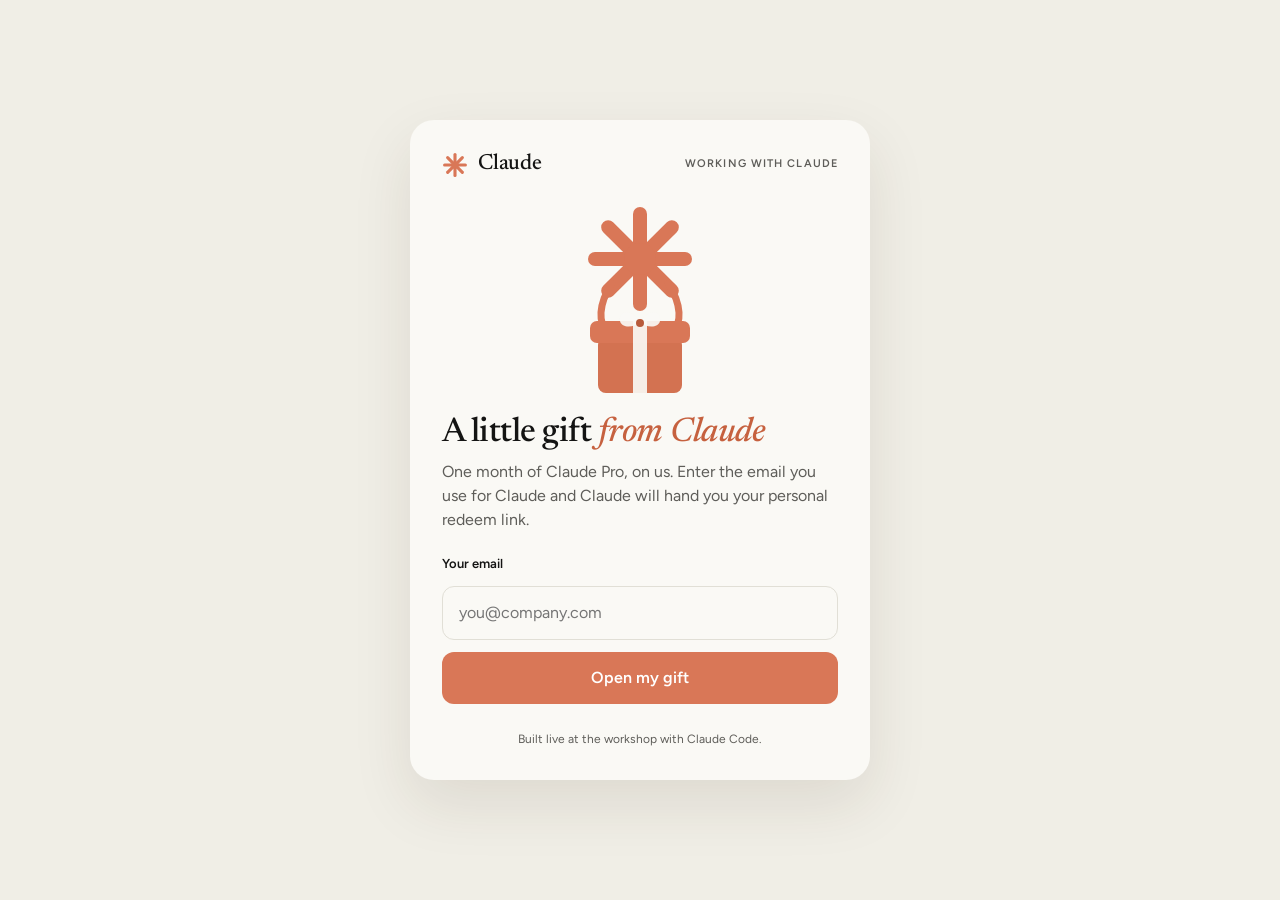
==== gift/index.html @ c4a6a346 "Update index.html" ====
<!doctype html>
<html lang="en">
<head>
<meta charset="utf-8">
<meta name="viewport" content="width=device-width, initial-scale=1, viewport-fit=cover">
<title>A gift from Claude</title>
<link rel="preconnect" href="https://fonts.googleapis.com">
<link rel="stylesheet" href="https://fonts.googleapis.com/css2?family=Newsreader:ital,opsz,wght@0,6..72,400;0,6..72,500;1,6..72,400&family=Figtree:wght@400;500;600;700&display=swap">
<style>
  :root {
    --canvas: #f0eee6; --card: #faf9f5; --ink: #141413; --muted: #5e5d59; --line: #e1dfd6;
    --accent: #d97757; --accent-deep: #c6613f; --accent-ink: #ffffff; --accent-soft: #f6e4da;
    --good: #dfeadf; --good-ink: #2f6b3f; --warn: #fbe6dc; --warn-ink: #a1421f;
    --box: #d97757; --box-dark: #b85a3b; --ribbon: #faf9f5; --shadow: 0 24px 60px rgba(60, 40, 20, .10);
  }
  @media (prefers-color-scheme: dark) { :root:not([data-theme="light"]) {
    color-scheme: dark; --canvas: #141413; --card: #1f1e1b; --ink: #faf9f5; --muted: #b0aea5; --line: #33322e;
    --accent: #d97757; --accent-deep: #e58a6a; --accent-soft: #3a2a22; --good: #1f3325; --good-ink: #9fd3ac; --warn: #3d2418; --warn-ink: #f0a688;
    --box: #d97757; --box-dark: #a34f32; --ribbon: #faf9f5; --shadow: 0 24px 60px rgba(0,0,0,.45);
  } }
  :root[data-theme="dark"] {
    color-scheme: dark; --canvas: #141413; --card: #1f1e1b; --ink: #faf9f5; --muted: #b0aea5; --line: #33322e;
    --accent: #d97757; --accent-deep: #e58a6a; --accent-soft: #3a2a22; --good: #1f3325; --good-ink: #9fd3ac; --warn: #3d2418; --warn-ink: #f0a688;
    --box: #d97757; --box-dark: #a34f32; --ribbon: #faf9f5; --shadow: 0 24px 60px rgba(0,0,0,.45);
  }
  * { box-sizing: border-box; }
  html, body { height: 100%; }
  body { margin: 0; background: var(--canvas); color: var(--ink); font: 16px/1.5 Figtree, -apple-system, "Segoe UI", sans-serif; display: grid; place-items: center; padding: 24px 16px; }
  .card { width: 100%; max-width: 460px; background: var(--card); border-radius: 24px; padding: 28px 32px 32px; box-shadow: var(--shadow); animation: rise .6s cubic-bezier(.2,.8,.2,1) both; }
  @keyframes rise { from { opacity: 0; transform: translateY(14px); } to { opacity: 1; transform: none; } }

  .brand { display: flex; align-items: center; gap: 10px; font-family: Newsreader, Georgia, serif; font-size: 22px; font-weight: 500; letter-spacing: -.01em; }
  .brand svg { width: 26px; height: 26px; }
  .brand small { font-family: Figtree, sans-serif; font-size: 11px; font-weight: 600; letter-spacing: .1em; text-transform: uppercase; color: var(--muted); margin-left: auto; }

  /* ----- the scene ----- */
  .scene { display: block; width: 100%; height: 220px; margin: 6px auto 0; overflow: visible; }
  .claude, .rays, .gift, .lid, .spark, .confetti > *, .glow { transform-box: fill-box; transform-origin: center; }
  .claude { animation: breathe 3.2s ease-in-out infinite; }
  .rays { animation: turn 24s linear infinite; }
  @keyframes breathe { 0%,100% { transform: translateY(0); } 50% { transform: translateY(-5px); } }
  @keyframes turn { to { transform: rotate(360deg); } }
  .arm { fill: none; stroke: var(--accent); stroke-width: 7; stroke-linecap: round; }
  .gift { animation: offer 3.2s ease-in-out infinite; }
  @keyframes offer { 0%,100% { transform: translateY(0) rotate(0); } 50% { transform: translateY(-4px) rotate(-1.5deg); } }
  .lid { transform-origin: 50% 100%; }
  .spark { fill: var(--accent); opacity: 0; animation: twinkle 2.4s ease-in-out infinite; }
  .spark:nth-child(2) { animation-delay: .8s; } .spark:nth-child(3) { animation-delay: 1.6s; }
  @keyframes twinkle { 0%,100% { opacity: 0; transform: scale(.4) rotate(0); } 50% { opacity: 1; transform: scale(1) rotate(45deg); } }
  .confetti { opacity: 0; }
  .confetti rect, .confetti circle { fill: var(--accent); }
  .confetti :nth-child(2n) { fill: #e6b89c; } .confetti :nth-child(3n) { fill: #6a9a7a; } .confetti :nth-child(5n) { fill: #f0c75e; }

  .scene[data-state="busy"] .gift { animation: wiggle .5s ease-in-out infinite; }
  @keyframes wiggle { 0%,100% { transform: translateY(-6px) rotate(-4deg); } 50% { transform: translateY(-6px) rotate(4deg); } }
  .scene[data-state="busy"] .claude { animation: lean .5s ease-in-out infinite; }
  @keyframes lean { 0%,100% { transform: translate(0,-2px) rotate(-3deg); } 50% { transform: translate(0,-2px) rotate(3deg); } }

  .scene[data-state="done"] .gift { animation: present .7s cubic-bezier(.2,.8,.2,1) both; }
  @keyframes present { 0% { transform: translateY(0); } 40% { transform: translateY(-14px) scale(1.06); } 100% { transform: translateY(-8px) scale(1.04); } }
  .scene[data-state="done"] .lid { animation: pop .9s cubic-bezier(.2,.8,.2,1) both .15s; }
  @keyframes pop { 0% { transform: translate(0,0) rotate(0); } 60% { transform: translate(28px,-70px) rotate(24deg); } 100% { transform: translate(34px,-58px) rotate(30deg); } }
  .scene[data-state="done"] .rays { animation: turn 24s linear infinite, spin 1.1s cubic-bezier(.2,.8,.2,1) both; }
  @keyframes spin { to { rotate: 1turn; } }
  .scene[data-state="done"] .confetti { animation: burst 1.4s ease-out both .25s; }
  .scene[data-state="done"] .confetti > * { animation: fly 1.4s cubic-bezier(.1,.6,.3,1) both .25s; }
  @keyframes burst { 0% { opacity: 0; } 10% { opacity: 1; } 80% { opacity: 1; } 100% { opacity: 0; } }
  @keyframes fly { 0% { transform: translate(0,0) rotate(0); } 100% { transform: translate(var(--dx), var(--dy)) rotate(540deg); } }
  .scene[data-state="done"] .glow { animation: glow 1.2s ease-out both .3s; }
  @keyframes glow { 0% { opacity: 0; transform: scale(.4); } 40% { opacity: .9; } 100% { opacity: 0; transform: scale(1.8); } }

  .scene[data-state="error"] .gift { animation: shake .5s ease-in-out both; }
  @keyframes shake { 0%,100% { transform: translateX(0); } 25% { transform: translateX(-8px); } 75% { transform: translateX(8px); } }

  @media (prefers-reduced-motion: reduce) {
    .card, .claude, .rays, .gift, .spark, .lid, .confetti, .confetti > *, .glow { animation: none !important; }
    .scene[data-state="done"] .lid { transform: translate(34px,-58px) rotate(30deg); }
  }

  /* ----- copy and form ----- */
  h1 { font-family: Newsreader, Georgia, serif; font-weight: 500; font-size: 34px; line-height: 1.1; letter-spacing: -.015em; margin: 8px 0 8px; text-wrap: balance; }
  h1 em { font-style: italic; color: var(--accent-deep); }
  p { margin: 0; color: var(--muted); }
  form { display: grid; gap: 12px; margin-top: 22px; }
  label { font-size: 13px; font-weight: 600; color: var(--ink); }
  input { width: 100%; font: inherit; padding: 14px 16px; border-radius: 12px; border: 1.5px solid var(--line); background: var(--card); color: var(--ink); outline: none; transition: border-color .15s, box-shadow .15s; }
  input:focus { border-color: var(--accent); box-shadow: 0 0 0 4px var(--accent-soft); }
  button { font: inherit; font-weight: 600; border: 0; border-radius: 12px; padding: 14px 20px; background: var(--accent); color: var(--accent-ink); cursor: pointer; transition: transform .1s, background .15s; }
  button:hover { background: var(--accent-deep); } button:active { transform: scale(.98); }
  button:disabled { opacity: .6; cursor: default; }
  button:focus-visible, a:focus-visible { outline: 3px solid var(--accent-soft); outline-offset: 2px; }
  .error { display: none; background: var(--warn); color: var(--warn-ink); border-radius: 12px; padding: 10px 14px; font-size: 14px; font-weight: 500; }
  .error.show { display: block; }
  .result { display: none; margin-top: 22px; }
  .result.show { display: block; animation: rise .5s cubic-bezier(.2,.8,.2,1) both .35s; }
  .pill { display: inline-flex; align-items: center; gap: 6px; background: var(--good); color: var(--good-ink); font-size: 13px; font-weight: 600; padding: 6px 12px; border-radius: 999px; }
  .linkbox { margin-top: 14px; background: var(--canvas); border-radius: 12px; padding: 14px 16px; font-family: ui-monospace, "SF Mono", Menlo, monospace; font-size: 13px; word-break: break-all; color: var(--ink); }
  .actions { display: flex; gap: 10px; margin-top: 14px; flex-wrap: wrap; }
  .actions a, .actions button { flex: 1; text-align: center; text-decoration: none; }
  .actions a button { width: 100%; }
  .ghost { background: var(--accent-soft); color: var(--accent-deep); }
  .ghost:hover { background: var(--accent-soft); filter: brightness(.97); }
  .note { margin-top: 14px; font-size: 13px; }
  .foot { margin-top: 26px; font-size: 12px; text-align: center; }
  .left { font-variant-numeric: tabular-nums; }
</style>
</head>
<body>
<main class="card">
  <div class="brand" aria-label="Claude">
    <svg viewBox="0 0 100 100" aria-hidden="true"><g fill="#d97757">
      <rect x="44" y="4" width="12" height="40" rx="6"/><rect x="44" y="4" width="12" height="40" rx="6" transform="rotate(45 50 50)"/>
      <rect x="44" y="4" width="12" height="40" rx="6" transform="rotate(90 50 50)"/><rect x="44" y="4" width="12" height="40" rx="6" transform="rotate(135 50 50)"/>
      <rect x="44" y="4" width="12" height="40" rx="6" transform="rotate(180 50 50)"/><rect x="44" y="4" width="12" height="40" rx="6" transform="rotate(225 50 50)"/>
      <rect x="44" y="4" width="12" height="40" rx="6" transform="rotate(270 50 50)"/><rect x="44" y="4" width="12" height="40" rx="6" transform="rotate(315 50 50)"/>
      <circle cx="50" cy="50" r="13"/></g></svg>
    Claude
    <small>Working with Claude</small>
  </div>

  <svg id="scene" class="scene" data-state="idle" viewBox="0 0 320 220" aria-hidden="true">
    <circle class="glow" cx="160" cy="150" r="60" fill="#f0c75e" opacity="0"/>
    <!-- sparkles -->
    <g>
      <path class="spark" d="M60 60 l4 10 l10 4 l-10 4 l-4 10 l-4 -10 l-10 -4 l10 -4z"/>
      <path class="spark" d="M262 48 l3 8 l8 3 l-8 3 l-3 8 l-3 -8 l-8 -3 l8 -3z"/>
      <path class="spark" d="M250 130 l3 7 l7 3 l-7 3 l-3 7 l-3 -7 l-7 -3 l7 -3z"/>
    </g>
    <!-- Claude -->
    <g class="claude">
      <g class="rays" fill="#d97757">
        <rect x="153" y="20" width="14" height="46" rx="7"/><rect x="153" y="20" width="14" height="46" rx="7" transform="rotate(45 160 72)"/>
        <rect x="153" y="20" width="14" height="46" rx="7" transform="rotate(90 160 72)"/><rect x="153" y="20" width="14" height="46" rx="7" transform="rotate(135 160 72)"/>
        <rect x="153" y="20" width="14" height="46" rx="7" transform="rotate(180 160 72)"/><rect x="153" y="20" width="14" height="46" rx="7" transform="rotate(225 160 72)"/>
        <rect x="153" y="20" width="14" height="46" rx="7" transform="rotate(270 160 72)"/><rect x="153" y="20" width="14" height="46" rx="7" transform="rotate(315 160 72)"/>
        <circle cx="160" cy="72" r="16"/>
      </g>
      <!-- arms reaching to the gift -->
      <path class="arm" d="M132 96 C 118 118, 118 136, 128 146"/>
      <path class="arm" d="M188 96 C 202 118, 202 136, 192 146"/>
    </g>
    <!-- gift -->
    <g class="gift">
      <rect x="118" y="150" width="84" height="56" rx="8" fill="var(--box)"/>
      <rect x="118" y="150" width="84" height="56" rx="8" fill="var(--box-dark)" opacity=".18"/>
      <rect x="153" y="150" width="14" height="56" fill="var(--ribbon)" opacity=".92"/>
      <g class="lid">
        <rect x="110" y="134" width="100" height="22" rx="7" fill="var(--box)"/>
        <rect x="153" y="134" width="14" height="22" fill="var(--ribbon)" opacity=".92"/>
        <path d="M160 136 c -6 -14 -22 -14 -20 -2 c 2 8 14 6 20 2 z" fill="var(--ribbon)" opacity=".92"/>
        <path d="M160 136 c 6 -14 22 -14 20 -2 c -2 8 -14 6 -20 2 z" fill="var(--ribbon)" opacity=".92"/>
        <circle cx="160" cy="136" r="4" fill="var(--box-dark)"/>
      </g>
    </g>
    <!-- confetti -->
    <g class="confetti">
      <rect style="--dx:-90px;--dy:-120px" x="156" y="140" width="7" height="10" rx="2"/>
      <circle style="--dx:70px;--dy:-130px" cx="160" cy="140" r="4"/>
      <rect style="--dx:-40px;--dy:-150px" x="156" y="140" width="6" height="12" rx="2"/>
      <circle style="--dx:110px;--dy:-80px" cx="160" cy="140" r="5"/>
      <rect style="--dx:-120px;--dy:-60px" x="156" y="140" width="8" height="8" rx="2"/>
      <circle style="--dx:20px;--dy:-160px" cx="160" cy="140" r="4"/>
      <rect style="--dx:95px;--dy:-40px" x="156" y="140" width="6" height="12" rx="2"/>
      <circle style="--dx:-70px;--dy:-30px" cx="160" cy="140" r="3"/>
      <rect style="--dx:45px;--dy:-100px" x="156" y="140" width="7" height="7" rx="2"/>
      <circle style="--dx:-15px;--dy:-135px" cx="160" cy="140" r="5"/>
      <rect style="--dx:130px;--dy:-110px" x="156" y="140" width="6" height="10" rx="2"/>
      <rect style="--dx:-105px;--dy:-100px" x="156" y="140" width="6" height="10" rx="2"/>
    </g>
  </svg>

  <h1>A little gift <em>from Claude</em></h1>
  <p>One month of Claude Pro, on us. Enter the email you use for Claude and Claude will hand you your personal redeem link. <span id="left" class="left"></span></p>

  <form id="form" novalidate>
    <label for="email">Your email</label>
    <input id="email" name="email" type="email" inputmode="email" autocomplete="email" placeholder="you@company.com" required maxlength="254">
    <div id="error" class="error" role="alert"></div>
    <button id="submit" type="submit">Open my gift</button>
  </form>

  <section id="result" class="result" aria-live="polite">
    <span id="pill" class="pill">✦ Your link is ready</span>
    <div id="linkbox" class="linkbox"></div>
    <div class="actions">
      <a id="open" href="#" target="_blank" rel="noopener"><button type="button">Redeem now</button></a>
      <button id="copy" type="button" class="ghost">Copy link</button>
    </div>
    <p class="note">This link is yours only. Come back to this page on the same device to see it again.</p>
  </section>

  <p class="foot">Built live at the workshop with Claude Code.</p>
</main>

<script>
  // Supabase project. The publishable key is safe to ship: the table is locked down and
  // the only thing it can call is claim_coupon() and coupons_left().
  const SUPABASE_URL = 'https://opagnnmafcybztggddfj.supabase.co';
  const SUPABASE_KEY = 'sb_publishable_wasizLehsGwv0Zvr3Mitvg_gy-yYB3o';
  async function rpc(name, args) {
    const r = await fetch(`${SUPABASE_URL}/rest/v1/rpc/${name}`, {
      method: 'POST',
      headers: { apikey: SUPABASE_KEY, Authorization: `Bearer ${SUPABASE_KEY}`, 'Content-Type': 'application/json' },
      body: JSON.stringify(args || {})
    });
    const data = await r.json();
    if (!r.ok) throw new Error(data.message || 'request failed');
    return data;
  }

  const scene = document.getElementById('scene');
  const form = document.getElementById('form'), emailEl = document.getElementById('email'), err = document.getElementById('error');
  const submit = document.getElementById('submit'), result = document.getElementById('result'), pill = document.getElementById('pill');
  const linkbox = document.getElementById('linkbox'), open = document.getElementById('open'), copy = document.getElementById('copy');
  const leftEl = document.getElementById('left');
  const KEY = 'coupon-claim';
  let saved = null;
  try { saved = JSON.parse(localStorage.getItem(KEY) || 'null'); } catch {}
  if (saved && saved.email) emailEl.value = saved.email;

  const refreshLeft = () => rpc('coupons_left').then(n => { leftEl.textContent = `${n} gifts left.`; }).catch(() => {});
  refreshLeft();

  const MESSAGES = {
    invalid: 'That does not look like a valid email address.',
    locked: 'This email already has a gift. It was shown on the device you used first. If you lost it, come and see us at the desk.',
    exhausted: 'All the gifts have been claimed. Please come and see us at the desk.'
  };
  function setState(s) { scene.dataset.state = s; }
  function showError(msg) { err.textContent = msg; err.classList.add('show'); setState('error'); setTimeout(() => { if (scene.dataset.state === 'error') setState('idle'); }, 700); }
  function showResult(data) {
    err.classList.remove('show');
    pill.textContent = data.status === 'existing' ? '✦ Here is your link again' : '✦ Your link is ready';
    linkbox.textContent = data.url;
    open.href = data.url;
    result.classList.add('show');
    submit.textContent = 'Show my link again';
    setState('done');
  }

  form.addEventListener('submit', async (e) => {
    e.preventDefault();
    err.classList.remove('show');
    const email = emailEl.value.trim();
    if (!email || !/^\S+@\S+\.\S+$/.test(email)) return showError(MESSAGES.invalid);
    submit.disabled = true; submit.textContent = 'Wrapping it up…';
    if (scene.dataset.state !== 'done') setState('busy');
    try {
      const token = saved && saved.email === email.toLowerCase() ? saved.token : null;
      const [data] = await rpc('claim_coupon', { p_email: email, p_token: token });
      if (!data || data.status in MESSAGES) { showError(MESSAGES[data?.status] || 'Something went wrong.'); submit.textContent = 'Open my gift'; return; }
      saved = { email: data.email, token: data.token };
      try { localStorage.setItem(KEY, JSON.stringify(saved)); } catch {}
      // let the gift wiggle for a beat before the reveal
      if (scene.dataset.state === 'busy') await new Promise(r => setTimeout(r, 500));
      showResult(data);
      if (data.status === 'new') refreshLeft();
    } catch { showError('Could not reach the server. Check the WiFi and try again.'); submit.textContent = 'Open my gift'; }
    finally { submit.disabled = false; }
  });

  copy.addEventListener('click', async () => {
    try { await navigator.clipboard.writeText(linkbox.textContent); copy.textContent = 'Copied'; }
    catch { const s = document.createRange(); s.selectNodeContents(linkbox); getSelection().removeAllRanges(); getSelection().addRange(s); copy.textContent = 'Select and copy'; }
    setTimeout(() => copy.textContent = 'Copy link', 1800);
  });
</script>
</body>
</html>
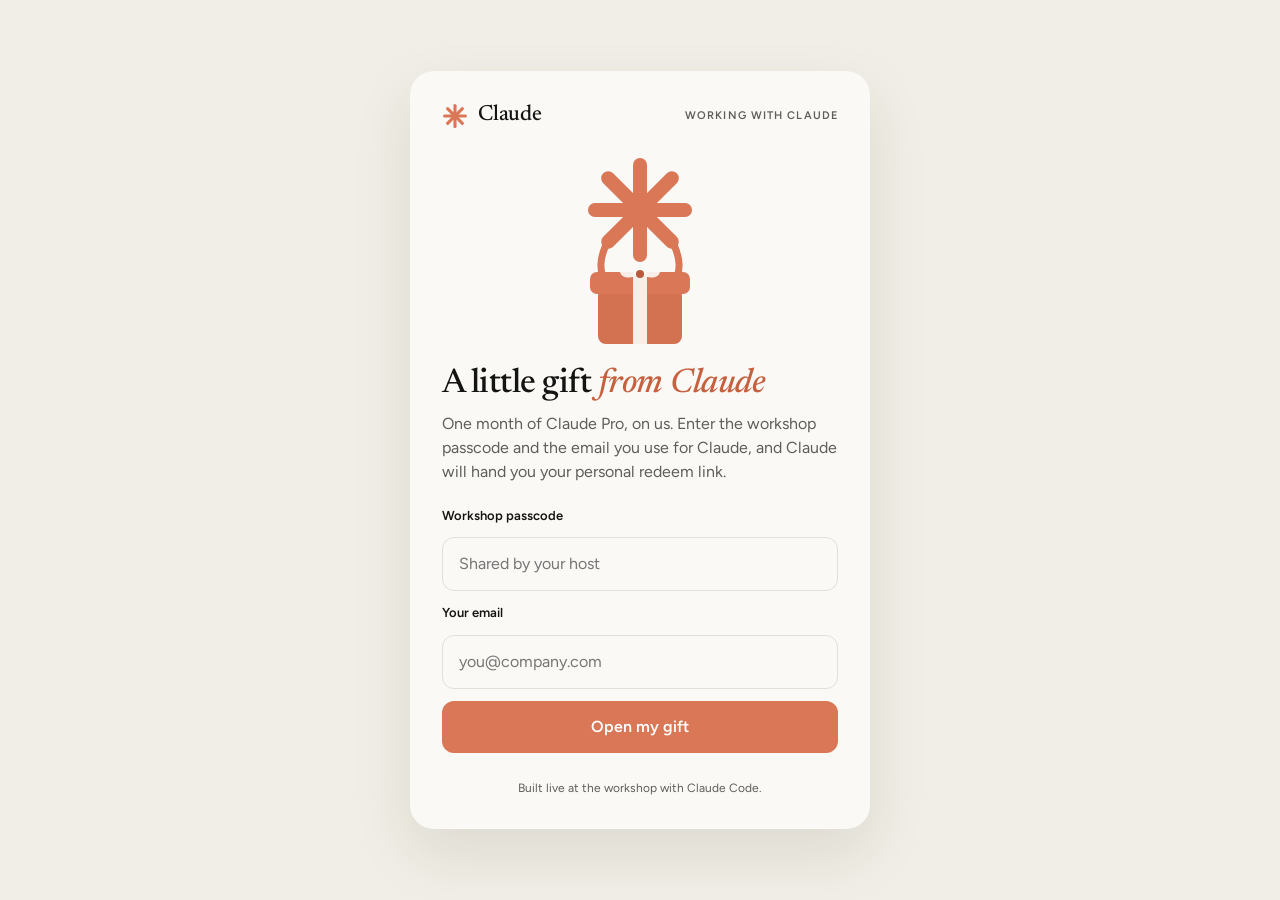
==== commit 8be03f4f: "Update gift redemption process with passcode" ====
--- a/gift/index.html
+++ b/gift/index.html
@@ -170,9 +170,11 @@
   </svg>
 
   <h1>A little gift <em>from Claude</em></h1>
-  <p>One month of Claude Pro, on us. Enter the email you use for Claude and Claude will hand you your personal redeem link. <span id="left" class="left"></span></p>
+  <p>One month of Claude Pro, on us. Enter the workshop passcode and the email you use for Claude, and Claude will hand you your personal redeem link. <span id="left" class="left"></span></p>
 
   <form id="form" novalidate>
+    <label for="passcode">Workshop passcode</label>
+    <input id="passcode" name="passcode" type="text" autocomplete="off" autocapitalize="none" spellcheck="false" placeholder="Shared by your host" required maxlength="64">
     <label for="email">Your email</label>
     <input id="email" name="email" type="email" inputmode="email" autocomplete="email" placeholder="you@company.com" required maxlength="254">
     <div id="error" class="error" role="alert"></div>
@@ -194,7 +196,7 @@
 
 <script>
   // Supabase project. The publishable key is safe to ship: the table is locked down and
-  // the only thing it can call is claim_coupon() and coupons_left().
+  // the only thing it can call is claim_gift() (passcode-checked) and coupons_left().
   const SUPABASE_URL = 'https://opagnnmafcybztggddfj.supabase.co';
   const SUPABASE_KEY = 'sb_publishable_wasizLehsGwv0Zvr3Mitvg_gy-yYB3o';
   async function rpc(name, args) {
@@ -209,7 +211,7 @@
   }
 
   const scene = document.getElementById('scene');
-  const form = document.getElementById('form'), emailEl = document.getElementById('email'), err = document.getElementById('error');
+  const form = document.getElementById('form'), emailEl = document.getElementById('email'), passEl = document.getElementById('passcode'), err = document.getElementById('error');
   const submit = document.getElementById('submit'), result = document.getElementById('result'), pill = document.getElementById('pill');
   const linkbox = document.getElementById('linkbox'), open = document.getElementById('open'), copy = document.getElementById('copy');
   const leftEl = document.getElementById('left');
@@ -217,12 +219,14 @@
   let saved = null;
   try { saved = JSON.parse(localStorage.getItem(KEY) || 'null'); } catch {}
   if (saved && saved.email) emailEl.value = saved.email;
+  if (saved && saved.passcode) passEl.value = saved.passcode;
 
   const refreshLeft = () => rpc('coupons_left').then(n => { leftEl.textContent = `${n} gifts left.`; }).catch(() => {});
   refreshLeft();
 
   const MESSAGES = {
     invalid: 'That does not look like a valid email address.',
+    bad_passcode: 'That passcode is not right. Check it with your host and try again.',
     locked: 'This email already has a gift. It was shown on the device you used first. If you lost it, come and see us at the desk.',
     exhausted: 'All the gifts have been claimed. Please come and see us at the desk.'
   };
@@ -241,15 +245,16 @@
   form.addEventListener('submit', async (e) => {
     e.preventDefault();
     err.classList.remove('show');
-    const email = emailEl.value.trim();
+    const email = emailEl.value.trim(), passcode = passEl.value.trim();
+    if (!passcode) { passEl.focus(); return showError('Enter the workshop passcode first.'); }
     if (!email || !/^\S+@\S+\.\S+$/.test(email)) return showError(MESSAGES.invalid);
     submit.disabled = true; submit.textContent = 'Wrapping it up…';
     if (scene.dataset.state !== 'done') setState('busy');
     try {
       const token = saved && saved.email === email.toLowerCase() ? saved.token : null;
-      const [data] = await rpc('claim_coupon', { p_email: email, p_token: token });
+      const [data] = await rpc('claim_gift', { p_email: email, p_token: token, p_passcode: passcode });
       if (!data || data.status in MESSAGES) { showError(MESSAGES[data?.status] || 'Something went wrong.'); submit.textContent = 'Open my gift'; return; }
-      saved = { email: data.email, token: data.token };
+      saved = { email: data.email, token: data.token, passcode };
       try { localStorage.setItem(KEY, JSON.stringify(saved)); } catch {}
       // let the gift wiggle for a beat before the reveal
       if (scene.dataset.state === 'busy') await new Promise(r => setTimeout(r, 500));
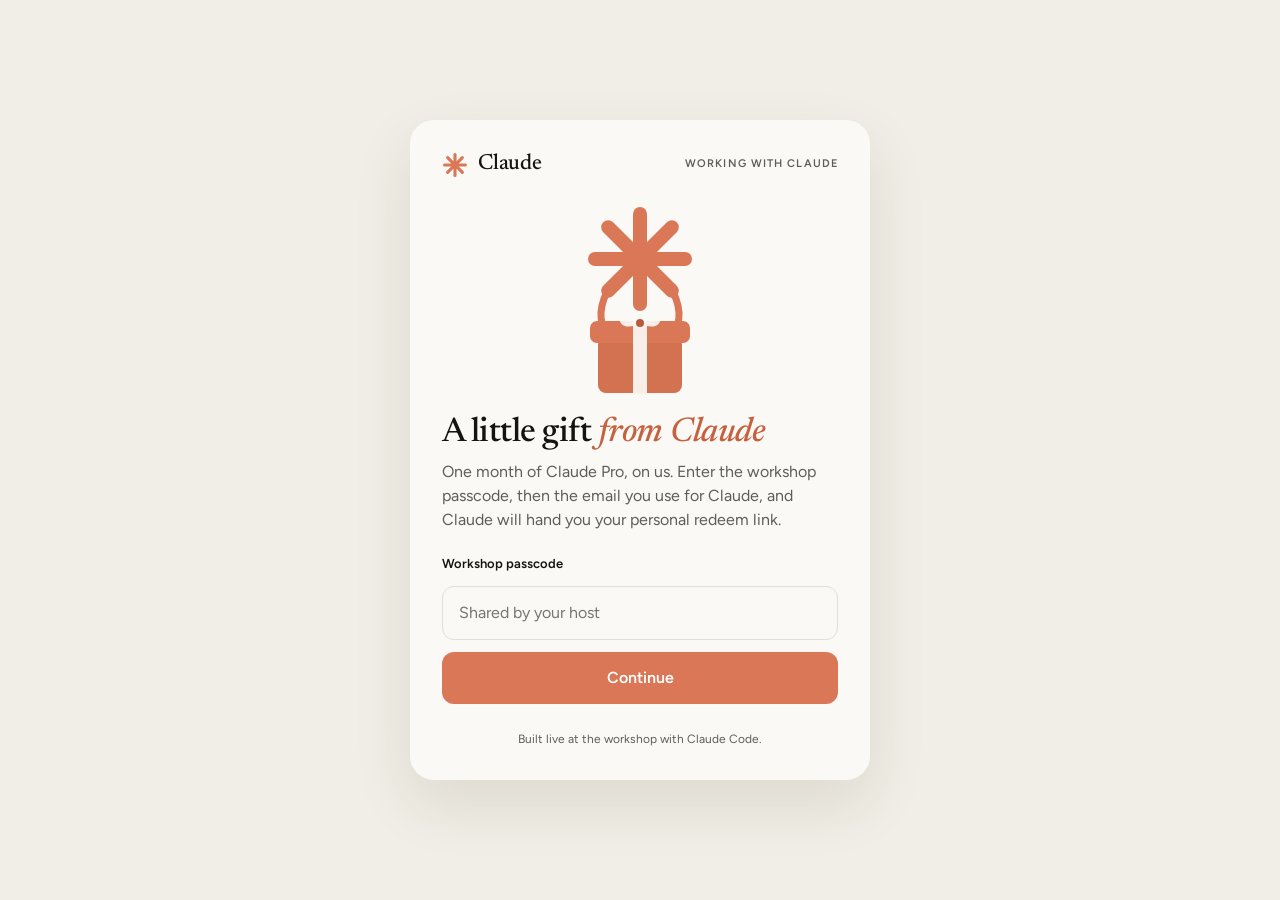
==== commit 93fdd696: "Refactor gift form and enhance passcode handling Updated form IDs and added error handling for passc" ====
--- a/gift/index.html
+++ b/gift/index.html
@@ -82,6 +82,12 @@
   h1 em { font-style: italic; color: var(--accent-deep); }
   p { margin: 0; color: var(--muted); }
   form { display: grid; gap: 12px; margin-top: 22px; }
+  form[hidden] { display: none; }
+  form.step-in { animation: rise .45s cubic-bezier(.2,.8,.2,1) both; }
+  .unlocked { display: flex; align-items: center; gap: 10px; }
+  .unlocked .pill { margin-right: auto; }
+  .linkish { background: none; color: var(--muted); padding: 4px 6px; font-size: 13px; font-weight: 600; text-decoration: underline; }
+  .linkish:hover { background: none; color: var(--ink); }
   label { font-size: 13px; font-weight: 600; color: var(--ink); }
   input { width: 100%; font: inherit; padding: 14px 16px; border-radius: 12px; border: 1.5px solid var(--line); background: var(--card); color: var(--ink); outline: none; transition: border-color .15s, box-shadow .15s; }
   input:focus { border-color: var(--accent); box-shadow: 0 0 0 4px var(--accent-soft); }
@@ -170,11 +176,17 @@
   </svg>
 
   <h1>A little gift <em>from Claude</em></h1>
-  <p>One month of Claude Pro, on us. Enter the workshop passcode and the email you use for Claude, and Claude will hand you your personal redeem link. <span id="left" class="left"></span></p>
-
-  <form id="form" novalidate>
+  <p>One month of Claude Pro, on us. Enter the workshop passcode, then the email you use for Claude, and Claude will hand you your personal redeem link. <span id="left" class="left"></span></p>
+
+  <form id="passForm" novalidate>
     <label for="passcode">Workshop passcode</label>
     <input id="passcode" name="passcode" type="text" autocomplete="off" autocapitalize="none" spellcheck="false" placeholder="Shared by your host" required maxlength="64">
+    <div id="passError" class="error" role="alert"></div>
+    <button id="passSubmit" type="submit">Continue</button>
+  </form>
+
+  <form id="form" novalidate hidden>
+    <div class="unlocked"><span class="pill">✦ Passcode accepted</span><button id="changeCode" type="button" class="linkish">Change</button></div>
     <label for="email">Your email</label>
     <input id="email" name="email" type="email" inputmode="email" autocomplete="email" placeholder="you@company.com" required maxlength="254">
     <div id="error" class="error" role="alert"></div>
@@ -196,7 +208,7 @@
 
 <script>
   // Supabase project. The publishable key is safe to ship: the table is locked down and
-  // the only thing it can call is claim_gift() (passcode-checked) and coupons_left().
+  // the only things it can call are check_gift_passcode(), claim_gift() (passcode-checked) and coupons_left().
   const SUPABASE_URL = 'https://opagnnmafcybztggddfj.supabase.co';
   const SUPABASE_KEY = 'sb_publishable_wasizLehsGwv0Zvr3Mitvg_gy-yYB3o';
   async function rpc(name, args) {
@@ -212,6 +224,8 @@
 
   const scene = document.getElementById('scene');
   const form = document.getElementById('form'), emailEl = document.getElementById('email'), passEl = document.getElementById('passcode'), err = document.getElementById('error');
+  const passForm = document.getElementById('passForm'), passSubmit = document.getElementById('passSubmit'), passErr = document.getElementById('passError'), changeCode = document.getElementById('changeCode');
+  let passcode = null;   // set once the server accepts it
   const submit = document.getElementById('submit'), result = document.getElementById('result'), pill = document.getElementById('pill');
   const linkbox = document.getElementById('linkbox'), open = document.getElementById('open'), copy = document.getElementById('copy');
   const leftEl = document.getElementById('left');
@@ -219,7 +233,6 @@
   let saved = null;
   try { saved = JSON.parse(localStorage.getItem(KEY) || 'null'); } catch {}
   if (saved && saved.email) emailEl.value = saved.email;
-  if (saved && saved.passcode) passEl.value = saved.passcode;
 
   const refreshLeft = () => rpc('coupons_left').then(n => { leftEl.textContent = `${n} gifts left.`; }).catch(() => {});
   refreshLeft();
@@ -231,7 +244,7 @@
     exhausted: 'All the gifts have been claimed. Please come and see us at the desk.'
   };
   function setState(s) { scene.dataset.state = s; }
-  function showError(msg) { err.textContent = msg; err.classList.add('show'); setState('error'); setTimeout(() => { if (scene.dataset.state === 'error') setState('idle'); }, 700); }
+  function showError(msg, box = err) { box.textContent = msg; box.classList.add('show'); setState('error'); setTimeout(() => { if (scene.dataset.state === 'error') setState('idle'); }, 700); }
   function showResult(data) {
     err.classList.remove('show');
     pill.textContent = data.status === 'existing' ? '✦ Here is your link again' : '✦ Your link is ready';
@@ -242,17 +255,61 @@
     setState('done');
   }
 
+  // ----- step 1: passcode -----
+  function unlockStep(code, animate) {
+    passcode = code;
+    passErr.classList.remove('show');
+    passForm.hidden = true;
+    form.hidden = false;
+    form.classList.toggle('step-in', !!animate);
+    if (animate) emailEl.focus();
+  }
+  function lockStep() {
+    passcode = null;
+    form.hidden = true;
+    result.classList.remove('show');
+    passForm.hidden = false;
+    passEl.focus();
+  }
+  async function checkPasscode(code) {
+    return (await rpc('check_gift_passcode', { p_passcode: code })) === true;
+  }
+  passForm.addEventListener('submit', async (e) => {
+    e.preventDefault();
+    passErr.classList.remove('show');
+    const code = passEl.value.trim();
+    if (!code) { passEl.focus(); return showError('Enter the workshop passcode first.', passErr); }
+    passSubmit.disabled = true; passSubmit.textContent = 'Checking…';
+    try {
+      if (await checkPasscode(code)) {
+        try { localStorage.setItem(KEY, JSON.stringify({ ...(saved || {}), passcode: code })); saved = { ...(saved || {}), passcode: code }; } catch {}
+        unlockStep(code, true);
+      } else {
+        showError(MESSAGES.bad_passcode, passErr);
+        passEl.select();
+      }
+    } catch { showError('Could not reach the server. Check the WiFi and try again.', passErr); }
+    finally { passSubmit.disabled = false; passSubmit.textContent = 'Continue'; }
+  });
+  changeCode.addEventListener('click', () => { passEl.value = ''; lockStep(); });
+  // Coming back on the same device: skip step 1 if the saved code still works.
+  if (saved && saved.passcode) {
+    passEl.value = saved.passcode;
+    checkPasscode(saved.passcode).then(ok => { if (ok) unlockStep(saved.passcode, false); }).catch(() => {});
+  }
+
   form.addEventListener('submit', async (e) => {
     e.preventDefault();
     err.classList.remove('show');
-    const email = emailEl.value.trim(), passcode = passEl.value.trim();
-    if (!passcode) { passEl.focus(); return showError('Enter the workshop passcode first.'); }
+    const email = emailEl.value.trim();
+    if (!passcode) return lockStep();
     if (!email || !/^\S+@\S+\.\S+$/.test(email)) return showError(MESSAGES.invalid);
     submit.disabled = true; submit.textContent = 'Wrapping it up…';
     if (scene.dataset.state !== 'done') setState('busy');
     try {
       const token = saved && saved.email === email.toLowerCase() ? saved.token : null;
       const [data] = await rpc('claim_gift', { p_email: email, p_token: token, p_passcode: passcode });
+      if (data && data.status === 'bad_passcode') { submit.textContent = 'Open my gift'; lockStep(); return showError(MESSAGES.bad_passcode, passErr); }
       if (!data || data.status in MESSAGES) { showError(MESSAGES[data?.status] || 'Something went wrong.'); submit.textContent = 'Open my gift'; return; }
       saved = { email: data.email, token: data.token, passcode };
       try { localStorage.setItem(KEY, JSON.stringify(saved)); } catch {}
